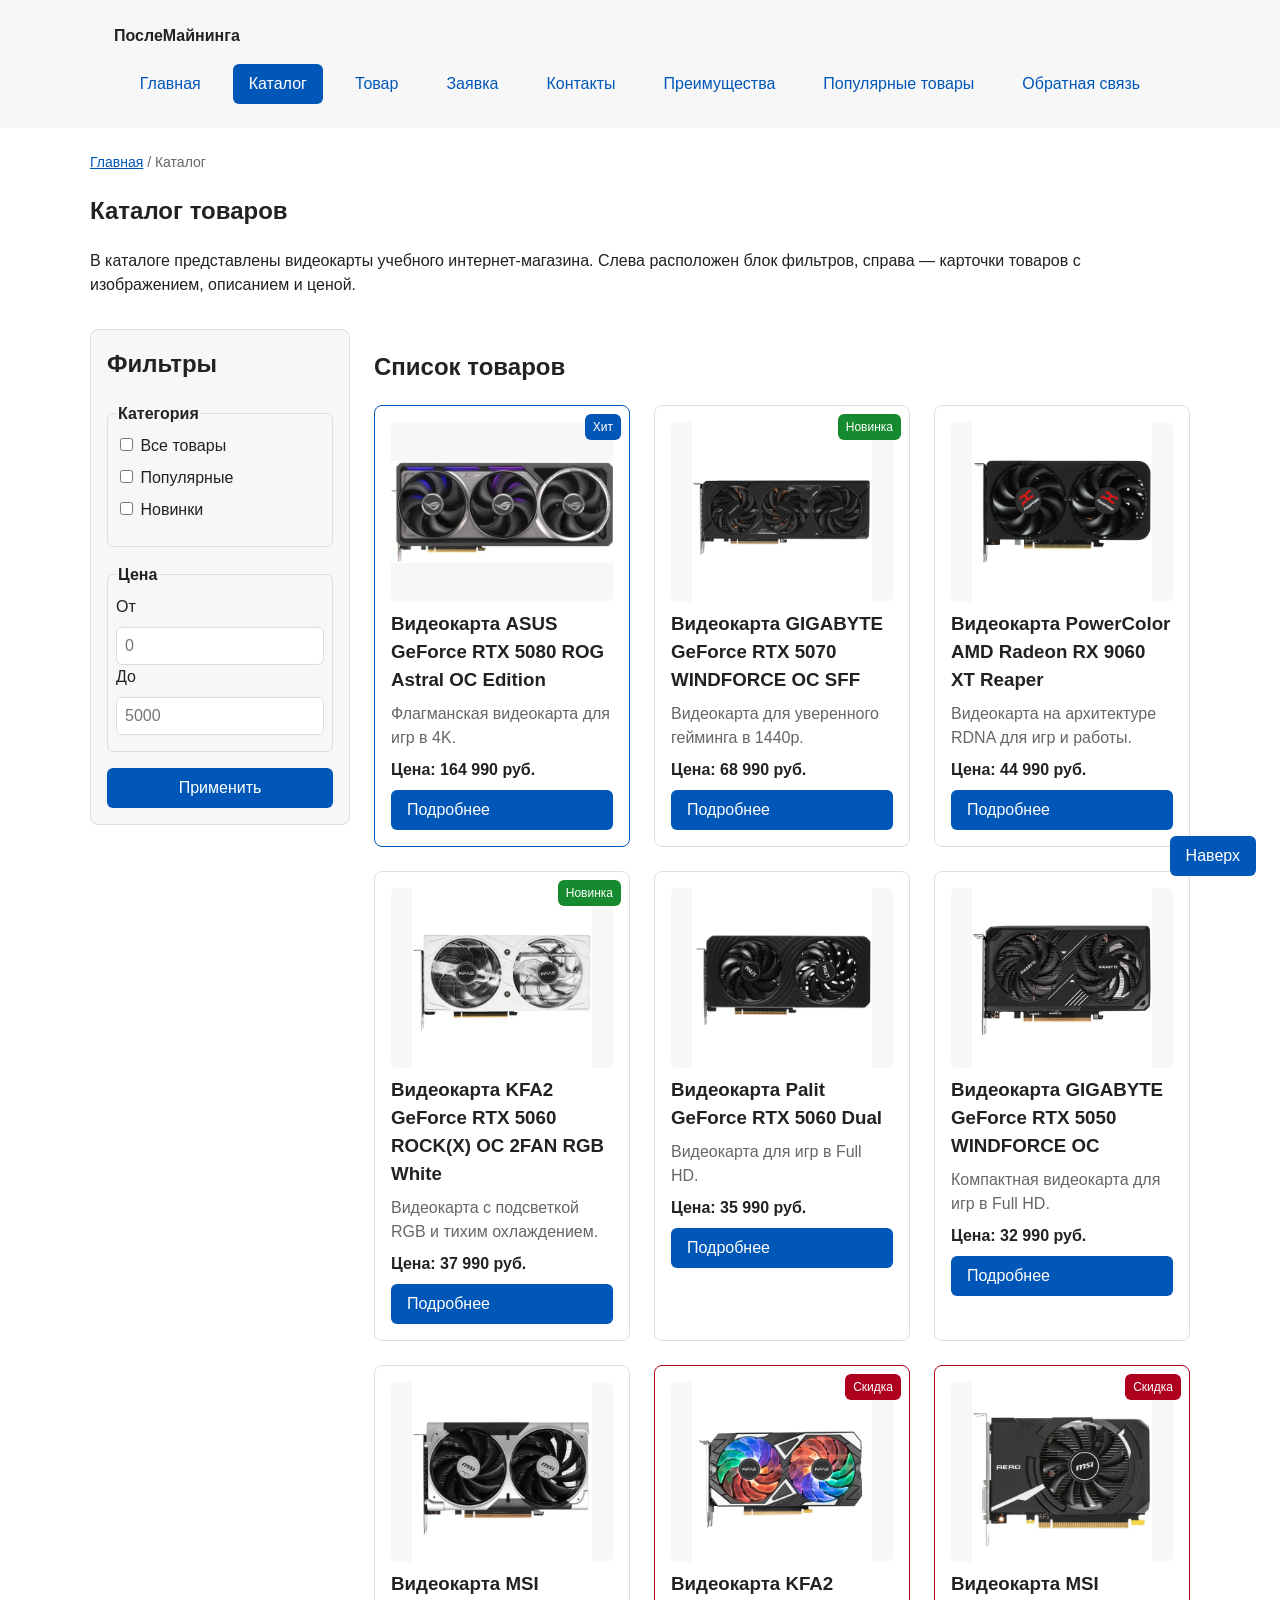
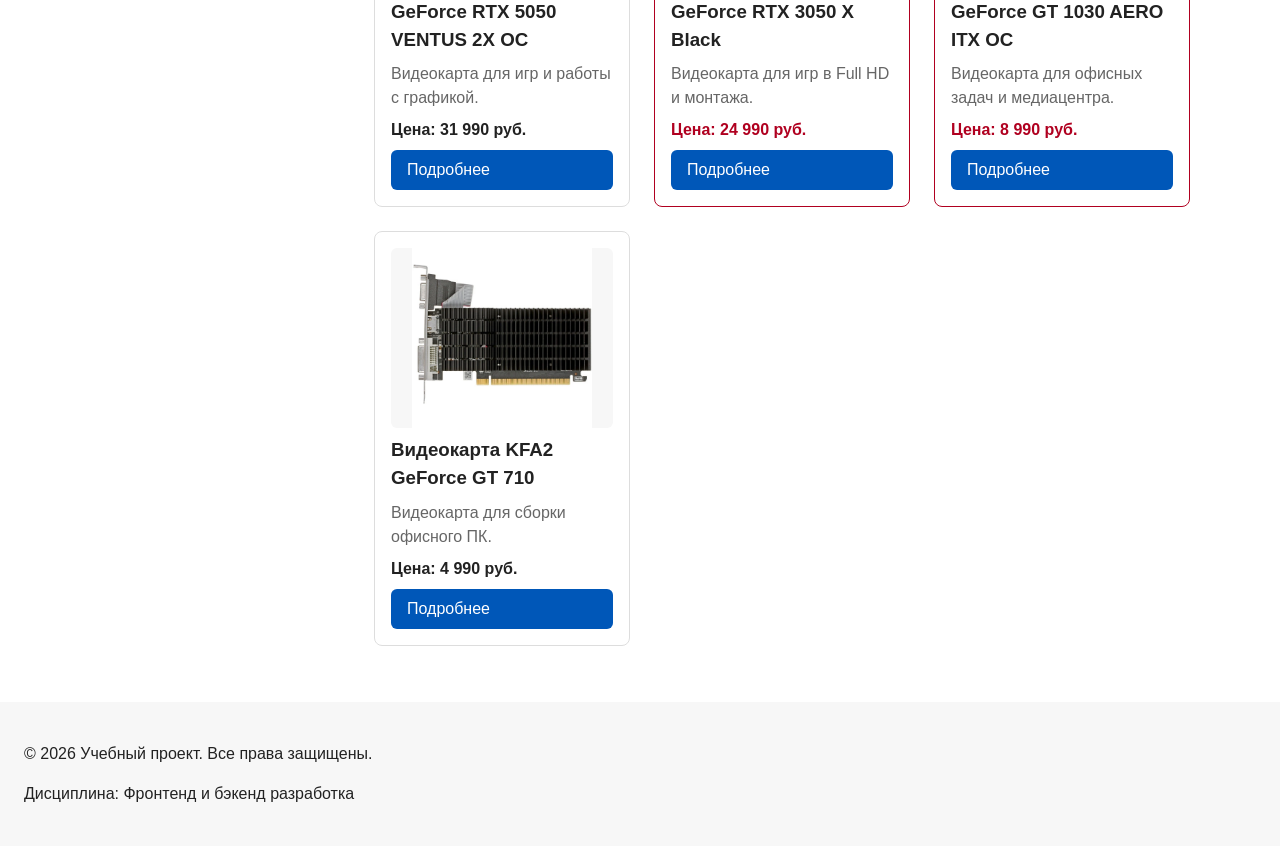
==== catalog.html @ 54bf80a6 "chore: перенос проекта КР №1 как основы для КР №3" ====
<!DOCTYPE html>
<html lang="ru">
    <head>
        <meta charset="UTF-8">
        <meta name="viewport" content="width=device-width, initial-scale=1.0">
        <meta name="description" content="Каталог товаров учебного интернет-магазина.">
        <title>Каталог товаров — Учебный интернет-магазин</title>
        <link rel="stylesheet" href="css/style.css">
    </head>
    <body id="top">
        <header class="site-header">
            <div class="site-header__inner">
                <a class="site-header__logo" href="index.html">ПослеМайнинга</a>
                <nav class="site-nav" aria-label="Основная навигация">
                    <ul class="site-nav__list">
                        <li class="site-nav__item">
                            <a class="site-nav__link" href="index.html">Главная</a>
                        </li>
                        <li class="site-nav__item">
                            <a class="site-nav__link site-nav__link--active" href="catalog.html">Каталог</a>
                        </li>
                        <li class="site-nav__item">
                            <a class="site-nav__link" href="product.html">Товар</a>
                        </li>
                        <li class="site-nav__item">
                            <a class="site-nav__link" href="order.html">Заявка</a>
                        </li>
                        <li class="site-nav__item">
                            <a class="site-nav__link" href="contacts.html">Контакты</a>
                        </li>
                        <li class="site-nav__item">
                            <a class="site-nav__link" href="index.html#advantages">Преимущества</a>
                        </li>
                        <li class="site-nav__item">
                            <a class="site-nav__link" href="index.html#popular">Популярные товары</a>
                        </li>
                        <li class="site-nav__item">
                            <a class="site-nav__link" href="index.html#contacts">Обратная связь</a>
                        </li>
                    </ul>
                </nav>
            </div>
        </header>

        <main>
            <nav class="breadcrumbs" aria-label="Хлебные крошки">
                <a class="breadcrumbs__link" href="index.html">Главная</a>
                <span class="breadcrumbs__current">Каталог</span>
            </nav>

            <section class="section">
                <h1>Каталог товаров</h1>
                <p>
                    В каталоге представлены видеокарты учебного интернет-магазина.
                    Слева расположен блок фильтров, справа — карточки товаров с
                    изображением, описанием и ценой.
                </p>
            </section>

            <div class="catalog-layout">
                <aside class="catalog-filters">
                    <h2>Фильтры</h2>

                    <form class="filters-form" action="#" method="get">
                        <fieldset>
                            <legend>Категория</legend>
                            <label>
                                <input type="checkbox" name="category" value="all">
                                Все товары
                            </label>
                            <label>
                                <input type="checkbox" name="category" value="popular">
                                Популярные
                            </label>
                            <label>
                                <input type="checkbox" name="category" value="new">
                                Новинки
                            </label>
                        </fieldset>

                        <fieldset>
                            <legend>Цена</legend>
                            <label for="price-from">От</label>
                            <input id="price-from" name="price-from" type="number" min="0" placeholder="0">
                            <label for="price-to">До</label>
                            <input id="price-to" name="price-to" type="number" min="0" placeholder="5000">
                        </fieldset>

                        <button class="button button--primary" type="submit">Применить</button>
                    </form>
                </aside>

                <section class="catalog-products">
                    <h2>Список товаров</h2>

                    <div class="products-grid">
                        <article class="product-card product-card--featured">
                            <img class="product-card__image" src="images/Видеокарта ASUS GeForce RTX 5080 ROG Astral OC Edition.webp" alt="Видеокарта ASUS GeForce RTX 5080 ROG Astral OC Edition" loading="lazy">
                            <span class="product-card__badge">Хит</span>
                            <h3 class="product-card__title">Видеокарта ASUS GeForce RTX 5080 ROG Astral OC Edition</h3>
                            <p class="product-card__description">Флагманская видеокарта для игр в 4K.</p>
                            <p class="product-card__price">Цена: 164 990 руб.</p>
                            <a class="button button--primary" href="product.html?id=asus-rtx-5080">Подробнее</a>
                        </article>

                        <article class="product-card">
                            <img class="product-card__image" src="images/Видеокарта GIGABYTE GeForce RTX 5070 WINDFORCE OC SFF.webp" alt="Видеокарта GIGABYTE GeForce RTX 5070 WINDFORCE OC SFF" loading="lazy">
                            <span class="product-card__badge product-card__badge--new">Новинка</span>
                            <h3 class="product-card__title">Видеокарта GIGABYTE GeForce RTX 5070 WINDFORCE OC SFF</h3>
                            <p class="product-card__description">Видеокарта для уверенного гейминга в 1440p.</p>
                            <p class="product-card__price">Цена: 68 990 руб.</p>
                            <a class="button button--primary" href="product.html?id=gigabyte-rtx-5070">Подробнее</a>
                        </article>

                        <article class="product-card">
                            <img class="product-card__image" src="images/Видеокарта PowerColor AMD Radeon RX 9060 XT Reaper.webp" alt="Видеокарта PowerColor AMD Radeon RX 9060 XT Reaper" loading="lazy">
                            <h3 class="product-card__title">Видеокарта PowerColor AMD Radeon RX 9060 XT Reaper</h3>
                            <p class="product-card__description">Видеокарта на архитектуре RDNA для игр и работы.</p>
                            <p class="product-card__price">Цена: 44 990 руб.</p>
                            <a class="button button--primary" href="product.html?id=powercolor-rx-9060-xt">Подробнее</a>
                        </article>

                        <article class="product-card">
                            <img class="product-card__image" src="images/Видеокарта KFA2 GeForce RTX 5060 ROCK(X) OC 2FAN RGB White.webp" alt="Видеокарта KFA2 GeForce RTX 5060 ROCK(X) OC 2FAN RGB White" loading="lazy">
                            <span class="product-card__badge product-card__badge--new">Новинка</span>
                            <h3 class="product-card__title">Видеокарта KFA2 GeForce RTX 5060 ROCK(X) OC 2FAN RGB White</h3>
                            <p class="product-card__description">Видеокарта с подсветкой RGB и тихим охлаждением.</p>
                            <p class="product-card__price">Цена: 37 990 руб.</p>
                            <a class="button button--primary" href="product.html?id=kfa2-rtx-5060">Подробнее</a>
                        </article>

                        <article class="product-card">
                            <img class="product-card__image" src="images/Видеокарта Palit GeForce RTX 5060 Dual.webp" alt="Видеокарта Palit GeForce RTX 5060 Dual" loading="lazy">
                            <h3 class="product-card__title">Видеокарта Palit GeForce RTX 5060 Dual</h3>
                            <p class="product-card__description">Видеокарта для игр в Full HD.</p>
                            <p class="product-card__price">Цена: 35 990 руб.</p>
                            <a class="button button--primary" href="product.html?id=palit-rtx-5060">Подробнее</a>
                        </article>

                        <article class="product-card">
                            <img class="product-card__image" src="images/Видеокарта GIGABYTE GeForce RTX 5050 WINDFORCE OC.webp" alt="Видеокарта GIGABYTE GeForce RTX 5050 WINDFORCE OC" loading="lazy">
                            <h3 class="product-card__title">Видеокарта GIGABYTE GeForce RTX 5050 WINDFORCE OC</h3>
                            <p class="product-card__description">Компактная видеокарта для игр в Full HD.</p>
                            <p class="product-card__price">Цена: 32 990 руб.</p>
                            <a class="button button--primary" href="product.html?id=gigabyte-rtx-5050">Подробнее</a>
                        </article>

                        <article class="product-card">
                            <img class="product-card__image" src="images/Видеокарта MSI GeForce RTX 5050 VENTUS 2X OC.webp" alt="Видеокарта MSI GeForce RTX 5050 VENTUS 2X OC" loading="lazy">
                            <h3 class="product-card__title">Видеокарта MSI GeForce RTX 5050 VENTUS 2X OC</h3>
                            <p class="product-card__description">Видеокарта для игр и работы с графикой.</p>
                            <p class="product-card__price">Цена: 31 990 руб.</p>
                            <a class="button button--primary" href="product.html?id=msi-rtx-5050">Подробнее</a>
                        </article>

                        <article class="product-card product-card--discount">
                            <img class="product-card__image" src="images/Видеокарта KFA2 GeForce RTX 3050 X Black.webp" alt="Видеокарта KFA2 GeForce RTX 3050 X Black" loading="lazy">
                            <span class="product-card__badge product-card__badge--discount">Скидка</span>
                            <h3 class="product-card__title">Видеокарта KFA2 GeForce RTX 3050 X Black</h3>
                            <p class="product-card__description">Видеокарта для игр в Full HD и монтажа.</p>
                            <p class="product-card__price">Цена: 24 990 руб.</p>
                            <a class="button button--primary" href="product.html?id=kfa2-rtx-3050">Подробнее</a>
                        </article>

                        <article class="product-card product-card--discount">
                            <img class="product-card__image" src="images/Видеокарта MSI GeForce GT 1030 AERO ITX OC.webp" alt="Видеокарта MSI GeForce GT 1030 AERO ITX OC" loading="lazy">
                            <span class="product-card__badge product-card__badge--discount">Скидка</span>
                            <h3 class="product-card__title">Видеокарта MSI GeForce GT 1030 AERO ITX OC</h3>
                            <p class="product-card__description">Видеокарта для офисных задач и медиацентра.</p>
                            <p class="product-card__price">Цена: 8 990 руб.</p>
                            <a class="button button--primary" href="product.html?id=msi-gt-1030">Подробнее</a>
                        </article>

                        <article class="product-card">
                            <img class="product-card__image" src="images/Видеокарта KFA2 GeForce GT 710.webp" alt="Видеокарта KFA2 GeForce GT 710" loading="lazy">
                            <h3 class="product-card__title">Видеокарта KFA2 GeForce GT 710</h3>
                            <p class="product-card__description">Видеокарта для сборки офисного ПК.</p>
                            <p class="product-card__price">Цена: 4 990 руб.</p>
                            <a class="button button--primary" href="product.html?id=kfa2-gt-710">Подробнее</a>
                        </article>
                    </div>
                </section>
            </div>
        </main>

        <footer class="site-footer" id="contacts">
            <p>&copy; 2026 Учебный проект. Все права защищены.</p>
            <p>Дисциплина: Фронтенд и бэкенд разработка</p>
        </footer>

        <a class="scroll-up" href="#top">Наверх</a>
    </body>
</html>
---- css/style.css ----
/* ===============================
   1. Переменные проекта
   =============================== */

:root {
  /* Основные цвета проекта */
  --color-bg: #ffffff;
  --color-text: #222222;
  --color-muted: #666666;
  --color-primary: #0057b8;
  --color-primary-dark: #003f86;
  --color-border: #dddddd;
  --color-surface: #f7f7f7;
  --color-surface-accent: #eef5ff;
  --color-danger: #b00020;
  --color-success: #168a2f;
  --color-success-bg: #eefaf0;
  --color-white: #ffffff;

  /* Отступы */
  --space-xs: 4px;
  --space-sm: 8px;
  --space-md: 16px;
  --space-lg: 24px;
  --space-xl: 32px;

  /* Скругления */
  --radius-sm: 6px;
  --radius-md: 8px;
  --radius-lg: 12px;

  /* Размеры */
  --container-width: 1100px;
}

/* ===============================
   2. Базовые стили
   =============================== */

* {
  box-sizing: border-box;
}

html {
  scroll-behavior: smooth;
}

body {
  margin: 0;
  font-family: Arial, sans-serif;
  line-height: 1.5;
  color: var(--color-text);
  background-color: var(--color-bg);
}


/* ===============================
   3. Общие элементы интерфейса
   =============================== */

a {
  color: var(--color-primary);
}

a:hover {
  color: var(--color-primary-dark);
}

a:focus-visible {
  outline: 2px solid var(--color-primary);
  outline-offset: 3px;
}


main {
  padding: var(--space-lg);
}


/* ===============================
   4. Компоненты страницы
   =============================== */

.site-header {
  background-color: var(--color-surface);
}

.site-header__inner {
  max-width: var(--container-width);
  margin: 0 auto;
  padding: var(--space-lg);
}

.site-header__logo {
  font-weight: 700;
  color: var(--color-text);
  text-decoration: none;
}

/*
  Строим меню навигации с помощью Flexbox: выравниваем
  пункты по центру и задаём расстояние между ними через gap.
*/
.site-nav__list {
  display: flex;
  flex-wrap: wrap;
  justify-content: center;
  align-items: center;
  gap: var(--space-md);
  padding: 0;
  margin: var(--space-md) 0 0;
  list-style: none;
}

/*
  Оформляем ссылки меню как кнопки.
*/
.site-nav__link {
  display: inline-block;
  padding: var(--space-sm) var(--space-md);
  color: var(--color-primary);
  text-decoration: none;
  border-radius: var(--radius-sm);
}

/*
  При наведении мыши подсвечиваем ссылку меню.
  Подробно состояния интерфейса будут рассмотрены в практической работе 1.7.
*/
.site-nav__link:hover {
  color: var(--color-white);
  background-color: var(--color-primary);
}

.site-nav__link:focus-visible {
  outline: 2px solid var(--color-primary);
  outline-offset: 3px;
}

/*
  Модификатор активной ссылки — текущий раздел сайта.
*/
.site-nav__link--active {
  color: var(--color-white);
  background-color: var(--color-primary);
}


.site-footer {
  padding: var(--space-lg);
  background-color: var(--color-surface);
}

.button {
  display: inline-block;
  padding: var(--space-sm) var(--space-md);
  border: none;
  border-radius: var(--radius-sm);
  font: inherit;
  text-decoration: none;
  cursor: pointer;
}

.button--primary {
  color: var(--color-white);
  background-color: var(--color-primary);
}

.button--primary:hover {
  background-color: var(--color-primary-dark);
}

.button--secondary {
  color: var(--color-primary);
  background-color: transparent;
  border: 1px solid var(--color-primary);
}

.button--secondary:hover {
  color: var(--color-white);
  background-color: var(--color-primary);
}

.button:focus-visible {
  outline: 2px solid var(--color-primary);
  outline-offset: 3px;
}

.button:disabled,
.button--disabled {
  opacity: 0.6;
  cursor: not-allowed;
}
.hero {
  max-width: var(--container-width);
  min-height: 60vh;
  color: white;
  margin: 0 auto var(--space-xl);
  padding: var(--space-xl) var(--space-lg);
  background-color: var(--color-surface-accent);
  background-image:
    url("../images/Видеокарта ASUS GeForce RTX 5080 ROG Astral OC Edition.webp");
  background-repeat: no-repeat;
  background-position: center;
  background-size: cover;
  border-radius: var(--radius-lg);
  background-color: #fff;

}

.section {
  max-width: var(--container-width);
  margin: 0 auto var(--space-xl);
}

.breadcrumbs {
  max-width: var(--container-width);
  margin: 0 auto var(--space-md);
  font-size: 14px;
  color: var(--color-muted);
}

.breadcrumbs__link {
  color: var(--color-primary);
}

.breadcrumbs__current::before {
  content: " / ";
  color: var(--color-muted);
}

:target {
  outline: 2px dashed var(--color-primary);
  outline-offset: 4px;
}

.section h2 {
  margin-top: 0;
}

/*
  Каркас страницы каталога на CSS Grid: слева блок фильтров,
  справа сетка товаров. Расположение областей задаём через
  grid-template-areas.
*/
.catalog-layout {
  display: grid;
  grid-template-columns: 260px 1fr;
  grid-template-areas:
    "filters products";
  gap: var(--space-lg);
  max-width: var(--container-width);
  margin: 0 auto var(--space-xl);
}

.catalog-filters {
  grid-area: filters;
  position: sticky;
  top: var(--space-md);
  align-self: start;
  padding: var(--space-md);
  border: 1px solid var(--color-border);
  border-radius: var(--radius-md);
  background-color: var(--color-surface);
}

.catalog-filters h2 {
  margin-top: 0;
}

.catalog-products {
  grid-area: products;
}

.filters-form {
  display: grid;
  gap: var(--space-md);
}

.filters-form fieldset {
  margin: 0;
  padding: var(--space-sm) var(--space-sm) var(--space-md);
  border: 1px solid var(--color-border);
  border-radius: var(--radius-sm);
}

.filters-form legend {
  font-weight: 700;
}

.filters-form label {
  display: block;
  margin-bottom: var(--space-sm);
}

.filters-form input[type="number"] {
  width: 100%;
  padding: 6px 8px;
  border: 1px solid var(--color-border);
  border-radius: var(--radius-sm);
  font: inherit;
}

/*
  Сетка карточек товаров на CSS Grid: три колонки равной ширины.
*/
.products-grid {
  display: grid;
  grid-template-columns: repeat(3, 1fr);
  gap: var(--space-lg);
}

/*
  Внутри карточки используем Flexbox: колонка растягивается
  на всю высоту, кнопка прижимается к нижнему краю.
*/
.product-card {
  position: relative;
  display: flex;
  flex-direction: column;
  gap: var(--space-sm);
  padding: var(--space-md);
  border: 1px solid var(--color-border);
  border-radius: var(--radius-md);
  background-color: var(--color-bg);
}

.product-card:hover {
  border-color: var(--color-primary);
}

.product-card--featured {
  border-color: var(--color-primary);
}

.product-card--discount {
  border-color: var(--color-danger);
}

/*
  Бейдж карточки позиционируется абсолютно
  относительно блока product-card.
*/
.product-card__badge {
  position: absolute;
  top: var(--space-sm);
  right: var(--space-sm);
  padding: 4px 8px;
  color: var(--color-white);
  background-color: var(--color-primary);
  border-radius: var(--radius-sm);
  font-size: 12px;
}

.product-card__badge--new {
  background-color: var(--color-success);
}

.product-card__badge--discount {
  background-color: var(--color-danger);
}

.product-card__image {
  display: block;
  width: 100%;
  height: 180px;
  object-fit: contain;
  background-color: var(--color-surface);
  border-radius: var(--radius-sm);
}

.product-card__title {
  margin: 0;
  color: var(--color-text);
}

.product-card__description {
  margin: 0;
  color: var(--color-muted);
}

.product-card__price {
  margin: 0;
  font-weight: 700;
}

.product-card--discount .product-card__price {
  color: var(--color-danger);
}

.product-card__button {
  margin-top: auto;
  align-self: flex-start;
}

/*
  Фиксированная кнопка «Наверх»;
  z-index поднимает её над остальным контентом страницы.
*/
.scroll-up {
  position: fixed;
  right: var(--space-lg);
  bottom: var(--space-lg);
  z-index: 50;
  padding: var(--space-sm) var(--space-md);
  color: var(--color-white);
  background-color: var(--color-primary);
  text-decoration: none;
  border-radius: var(--radius-sm);
}

.scroll-up:hover {
  background-color: var(--color-primary-dark);
}

/*
  Двухколоночная раскладка страницы товара.
*/
.product-layout {
  display: grid;
  grid-template-columns: 1fr 1fr;
  gap: var(--space-lg);
}

.product-photo__image {
  display: block;
  width: 100%;
  aspect-ratio: 4 / 3;
  height: auto;
  object-fit: contain;
  background-color: var(--color-surface);
  border: 1px solid var(--color-border);
  border-radius: var(--radius-md);
}

.product-details__price {
  font-size: 20px;
  font-weight: 700;
}

/*
  Таблица характеристик товара.
*/
.product-table {
  width: 100%;
  max-width: 480px;
  margin-bottom: var(--space-lg);
  border-collapse: collapse;
}

.product-table caption {
  padding-bottom: var(--space-xs);
  text-align: left;
  font-weight: 700;
}

.product-table th,
.product-table td {
  padding: var(--space-sm);
  border: 1px solid var(--color-border);
  text-align: left;
}

.product-table th {
  background-color: var(--color-surface);
}

.aside-info {
  max-width: var(--container-width);
  margin: 0 auto var(--space-xl);
  padding: var(--space-md);
  border-left: 4px solid var(--color-primary);
  background-color: var(--color-surface);
}



/* ===============================
   5. Форма и модальное окно
   =============================== */

.order-dialog {
  width: min(100% - 32px, 560px);
  padding: var(--space-lg);
  border: none;
  border-radius: var(--radius-lg);
}

.order-dialog::backdrop {
  background-color: rgba(0, 0, 0, 0.5);
}

.order-dialog__title {
  margin-top: 0;
}

.order-form__field {
  margin-bottom: var(--space-md);
}

.order-form__label {
  display: block;
  margin-bottom: var(--space-xs);
}

.order-form__input,
.order-form__select,
.order-form__textarea {
  width: 100%;
  padding: 10px 12px;
  border: 1px solid var(--color-border);
  border-radius: var(--radius-sm);
  font: inherit;
}

.order-form__input[type="checkbox"] {
  width: auto;
}

.order-form__hint {
  display: block;
  margin-top: var(--space-xs);
  color: var(--color-muted);
}

.order-form__input:hover,
.order-form__select:hover,
.order-form__textarea:hover {
  border-color: var(--color-primary);
}

.order-form__input:focus-visible,
.order-form__select:focus-visible,
.order-form__textarea:focus-visible {
  outline: 2px solid var(--color-primary);
  outline-offset: 3px;
}

.order-form__actions {
  display: flex;
  gap: var(--space-md);
  margin-top: var(--space-lg);
}

[aria-invalid="true"] {
  border-color: var(--color-danger);
}

/* ===============================
   6. Страница успешной отправки
   =============================== */

.success {
  display: flex;
  flex-direction: column;
  align-items: center;
  gap: var(--space-md);
  max-width: 640px;
  margin: 0 auto;
  padding: var(--space-xl);
  text-align: center;
  background-color: var(--color-success-bg);
  border: 1px solid var(--color-success);
  border-radius: var(--radius-lg);
}

.success__icon {
  display: flex;
  align-items: center;
  justify-content: center;
  width: 72px;
  height: 72px;
  border-radius: 50%;
  color: var(--color-white);
  background-color: var(--color-success);
}

.success__title {
  margin: 0;
  color: var(--color-success);
}

.success__text {
  margin: 0;
  color: var(--color-muted);
}

.success__actions {
  display: flex;
  flex-wrap: wrap;
  gap: var(--space-md);
  justify-content: center;
  margin-top: var(--space-sm);
}

/* ===============================
   7. Адаптивность
   =============================== */

@media (max-width: 900px) {
  .catalog-layout {
    grid-template-columns: 1fr;
    grid-template-areas:
      "filters"
      "products";
  }

  .catalog-filters {
    position: static;
  }

  .products-grid {
    grid-template-columns: repeat(2, 1fr);
  }

  .product-layout {
    grid-template-columns: 1fr;
  }

  .product-table {
    max-width: 100%;
  }
}

@media (max-width: 600px) {
  main {
    padding: var(--space-md);
  }

  .site-header__inner,
  .site-footer {
    padding: var(--space-md);
  }

  .hero {
    padding: var(--space-lg) var(--space-md);
  }

  .site-nav__list {
    gap: var(--space-xs);
  }

  .site-nav__link {
    padding: var(--space-xs) var(--space-sm);
  }

  .products-grid {
    grid-template-columns: 1fr;
  }

  .order-dialog {
    width: min(100% - 16px, 560px);
  }
}
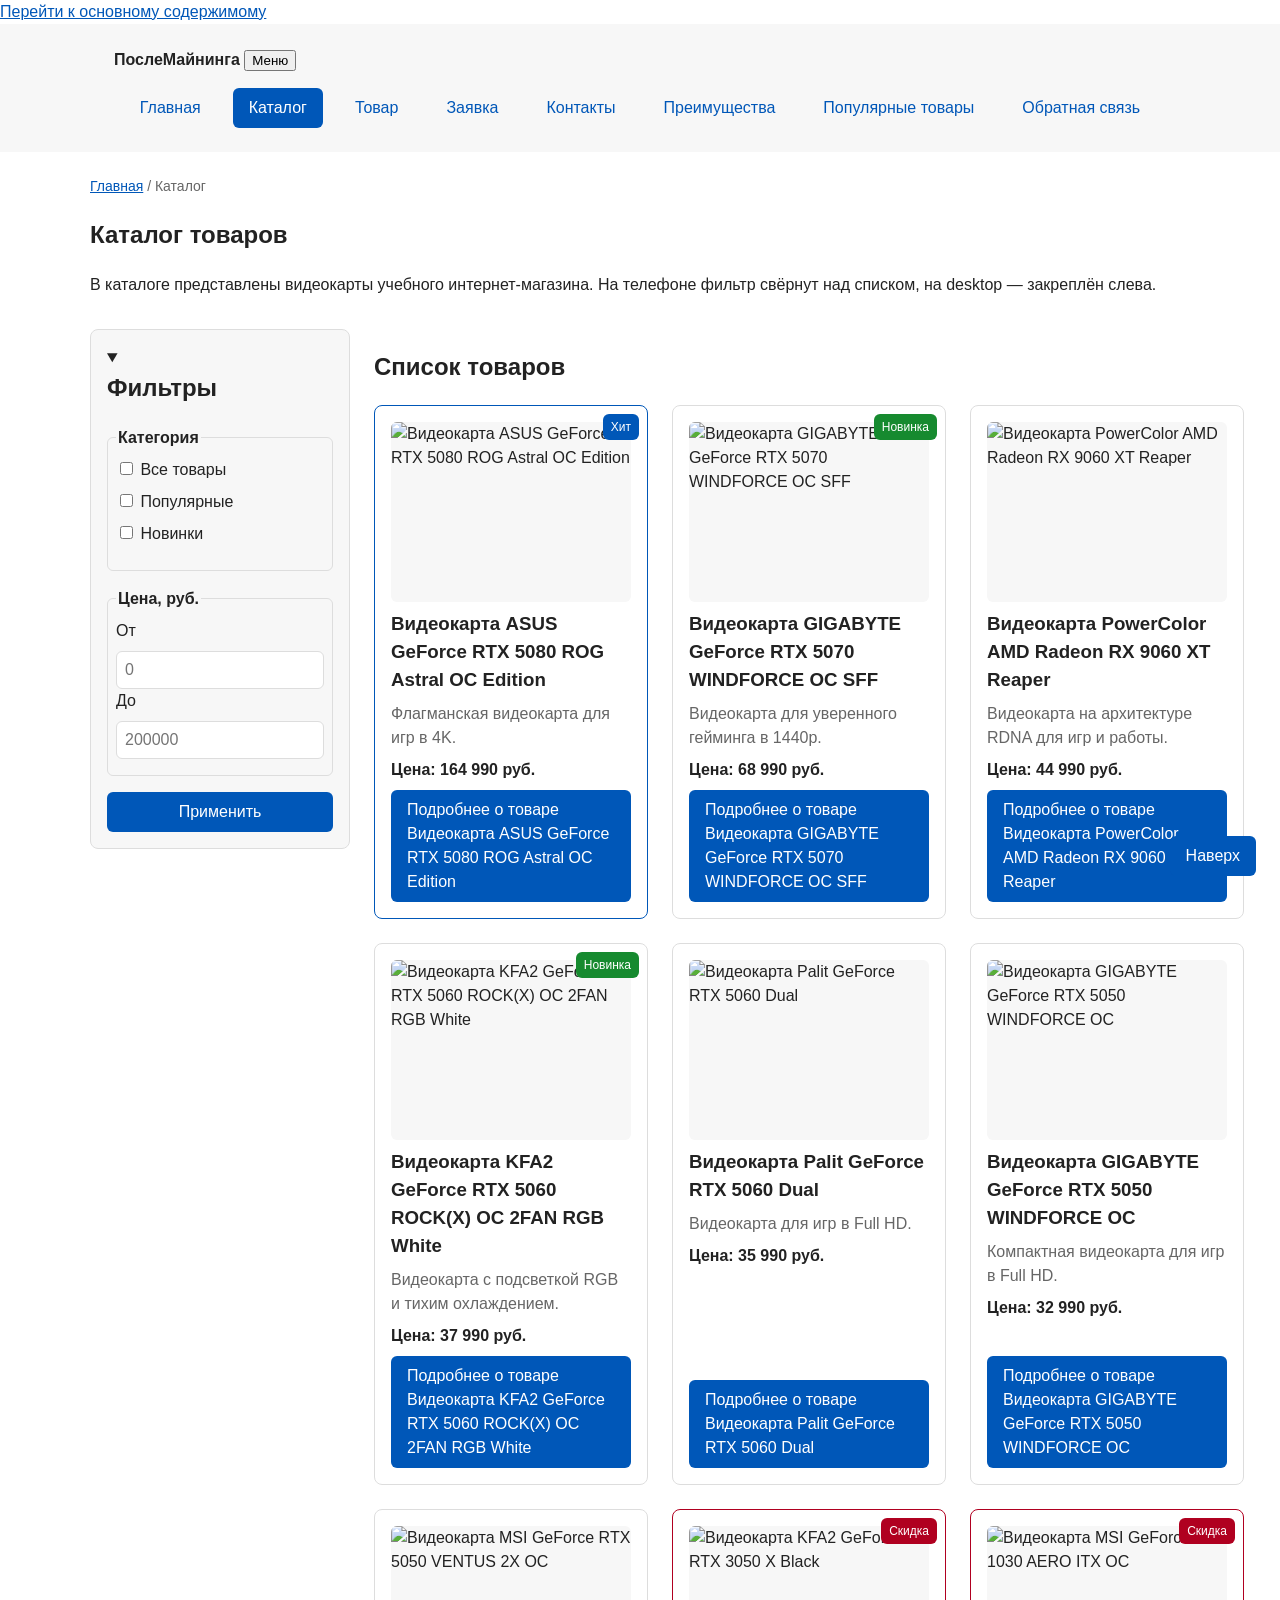
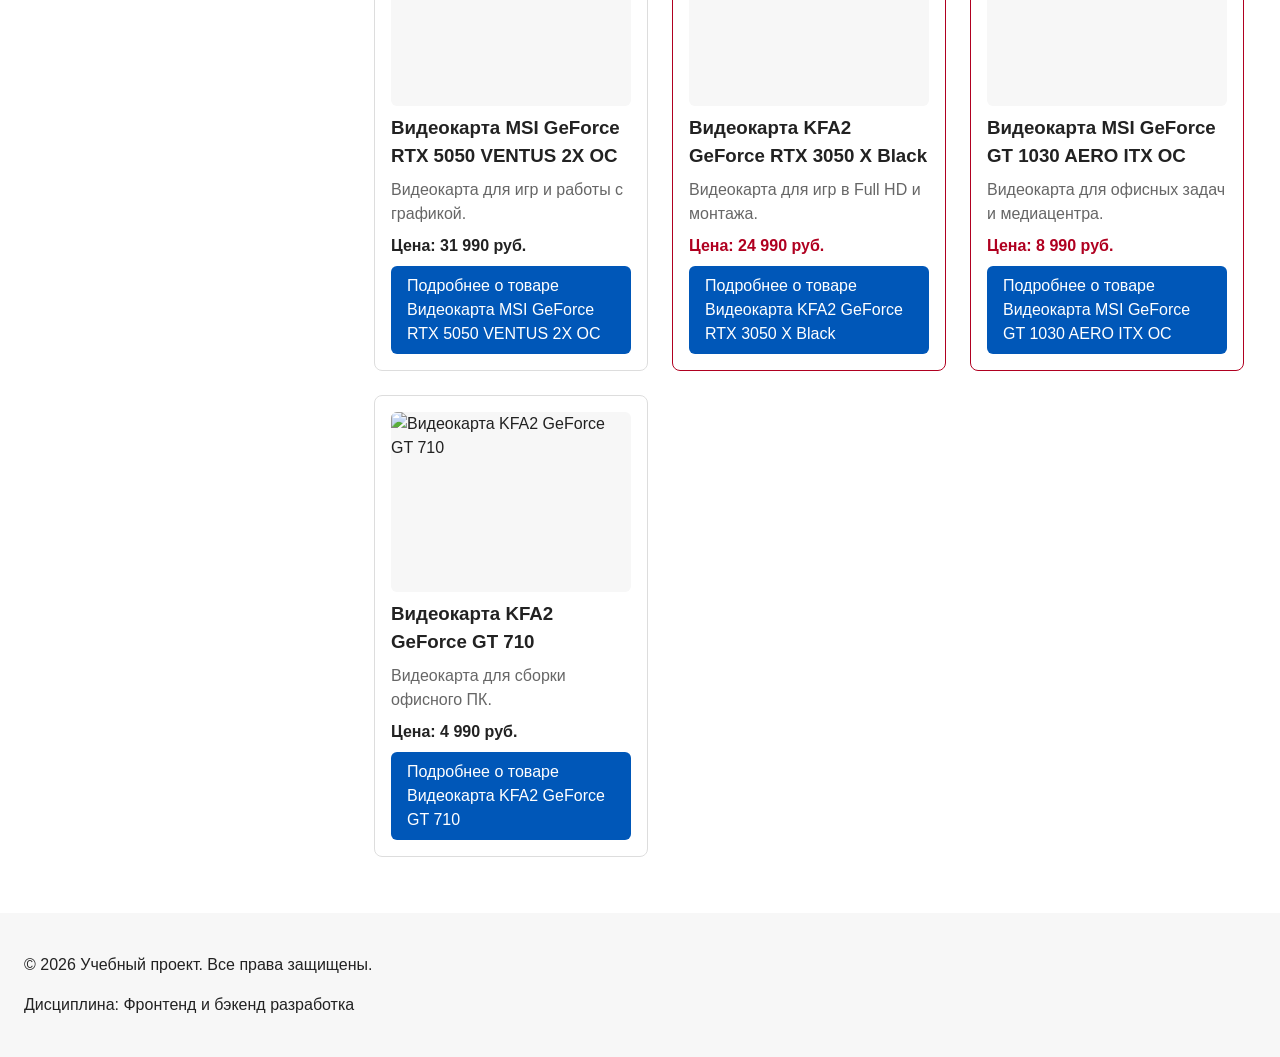
==== commit 1ef7e2c7: "feat: адаптивная разметка страниц, picture/srcset, skip-link, таблица сравнения, форма обратной связ" ====
--- a/catalog.html
+++ b/catalog.html
@@ -2,22 +2,43 @@
 <html lang="ru">
     <head>
         <meta charset="UTF-8">
+        <!-- viewport: ширина страницы = ширине экрана устройства, без начального масштабирования -->
         <meta name="viewport" content="width=device-width, initial-scale=1.0">
-        <meta name="description" content="Каталог товаров учебного интернет-магазина.">
+        <meta name="description" content="Каталог видеокарт учебного интернет-магазина.">
         <title>Каталог товаров — Учебный интернет-магазин</title>
+        <link rel="icon" href="images/favicon.svg" type="image/svg+xml">
+        <!-- responsive.css подключается ПОСЛЕ style.css, чтобы медиазапросы переопределяли базовые стили -->
         <link rel="stylesheet" href="css/style.css">
+        <link rel="stylesheet" href="css/responsive.css">
+        <!-- КР3: класс .js включает мобильное меню; без JS меню просто показано списком -->
+        <script>document.documentElement.classList.add('js');</script>
+        <script src="js/menu.js" defer></script>
     </head>
     <body id="top">
+        <!-- КР3: ссылка пропуска навигации — первый элемент в порядке Tab -->
+        <a class="skip-link" href="#main">Перейти к основному содержимому</a>
+
         <header class="site-header">
             <div class="site-header__inner">
                 <a class="site-header__logo" href="index.html">ПослеМайнинга</a>
-                <nav class="site-nav" aria-label="Основная навигация">
+
+                <!--
+                    КР3: кнопка мобильного меню. aria-expanded сообщает,
+                    раскрыто ли меню, aria-controls — каким элементом управляет.
+                    Видна только на экранах уже 768px (см. responsive.css).
+                -->
+                <button class="site-nav__toggle" type="button" aria-expanded="false" aria-controls="site-nav">
+                    <span class="site-nav__toggle-icon" aria-hidden="true"></span>
+                    <span class="site-nav__toggle-text">Меню</span>
+                </button>
+
+                <nav class="site-nav" id="site-nav" aria-label="Основная навигация">
                     <ul class="site-nav__list">
                         <li class="site-nav__item">
                             <a class="site-nav__link" href="index.html">Главная</a>
                         </li>
                         <li class="site-nav__item">
-                            <a class="site-nav__link site-nav__link--active" href="catalog.html">Каталог</a>
+                            <a class="site-nav__link site-nav__link--active" href="catalog.html" aria-current="page">Каталог</a>
                         </li>
                         <li class="site-nav__item">
                             <a class="site-nav__link" href="product.html">Товар</a>
@@ -35,148 +56,270 @@
                             <a class="site-nav__link" href="index.html#popular">Популярные товары</a>
                         </li>
                         <li class="site-nav__item">
-                            <a class="site-nav__link" href="index.html#contacts">Обратная связь</a>
+                            <a class="site-nav__link" href="contacts.html#feedback">Обратная связь</a>
                         </li>
                     </ul>
                 </nav>
             </div>
         </header>
 
-        <main>
+        <main id="main" tabindex="-1">
             <nav class="breadcrumbs" aria-label="Хлебные крошки">
                 <a class="breadcrumbs__link" href="index.html">Главная</a>
-                <span class="breadcrumbs__current">Каталог</span>
+                <span class="breadcrumbs__current" aria-current="page">Каталог</span>
             </nav>
 
             <section class="section">
                 <h1>Каталог товаров</h1>
                 <p>
                     В каталоге представлены видеокарты учебного интернет-магазина.
-                    Слева расположен блок фильтров, справа — карточки товаров с
-                    изображением, описанием и ценой.
+                    На телефоне фильтр свёрнут над списком, на desktop — закреплён слева.
                 </p>
             </section>
 
             <div class="catalog-layout">
-                <aside class="catalog-filters">
-                    <h2>Фильтры</h2>
-
-                    <form class="filters-form" action="#" method="get">
-                        <fieldset>
-                            <legend>Категория</legend>
-                            <label>
-                                <input type="checkbox" name="category" value="all">
-                                Все товары
-                            </label>
-                            <label>
-                                <input type="checkbox" name="category" value="popular">
-                                Популярные
-                            </label>
-                            <label>
-                                <input type="checkbox" name="category" value="new">
-                                Новинки
-                            </label>
-                        </fieldset>
-
-                        <fieldset>
-                            <legend>Цена</legend>
-                            <label for="price-from">От</label>
-                            <input id="price-from" name="price-from" type="number" min="0" placeholder="0">
-                            <label for="price-to">До</label>
-                            <input id="price-to" name="price-to" type="number" min="0" placeholder="5000">
-                        </fieldset>
-
-                        <button class="button button--primary" type="submit">Применить</button>
-                    </form>
-                </aside>
-
-                <section class="catalog-products">
-                    <h2>Список товаров</h2>
-
+                <!--
+                    КР3: боковой фильтр на <details>/<summary>.
+                    Атрибут open стоит в разметке — без JS фильтр раскрыт.
+                    menu.js сворачивает его на экранах уже 1024px
+                    и держит раскрытым на desktop.
+                -->
+                <details class="catalog-filters" open>
+                    <summary class="catalog-filters__summary">
+                        <h2 class="catalog-filters__title">Фильтры</h2>
+                    </summary>
+
+                    <div class="catalog-filters__body">
+                        <form class="filters-form" action="#" method="get">
+                            <fieldset>
+                                <legend>Категория</legend>
+                                <label>
+                                    <input type="checkbox" name="category" value="all">
+                                    Все товары
+                                </label>
+                                <label>
+                                    <input type="checkbox" name="category" value="popular">
+                                    Популярные
+                                </label>
+                                <label>
+                                    <input type="checkbox" name="category" value="new">
+                                    Новинки
+                                </label>
+                            </fieldset>
+
+                            <fieldset>
+                                <legend>Цена, руб.</legend>
+                                <label for="price-from">От</label>
+                                <input id="price-from" name="price-from" type="number" min="0" inputmode="numeric" placeholder="0">
+                                <label for="price-to">До</label>
+                                <input id="price-to" name="price-to" type="number" min="0" inputmode="numeric" placeholder="200000">
+                            </fieldset>
+
+                            <button class="button button--primary" type="submit">Применить</button>
+                        </form>
+                    </div>
+                </details>
+                <!--
+                    КР3: сворачиваем фильтр на телефоне/планшете СРАЗУ, до первой отрисовки.
+                    Если делать это в menu.js (defer), страница успевает отрисоваться
+                    с раскрытым фильтром и «прыгает» — Lighthouse показывал CLS 0.28.
+                -->
+                <script>
+                    if (!window.matchMedia('(min-width: 1024px)').matches) {
+                        document.currentScript.previousElementSibling.open = false;
+                    }
+                </script>
+
+                <section class="catalog-products" aria-labelledby="catalog-list-title">
+                    <h2 id="catalog-list-title">Список товаров</h2>
+
+                    <!-- Сетка Grid: 1 колонка → 2 (600px) → 2 рядом с фильтром (1024px) → 3 (1280px) -->
                     <div class="products-grid">
                         <article class="product-card product-card--featured">
-                            <img class="product-card__image" src="images/Видеокарта ASUS GeForce RTX 5080 ROG Astral OC Edition.webp" alt="Видеокарта ASUS GeForce RTX 5080 ROG Astral OC Edition" loading="lazy">
+                            <img
+                                class="product-card__image"
+                                src="images/products/asus-rtx-5080-500.webp"
+                                srcset="images/products/asus-rtx-5080-320.webp 320w,
+                                    images/products/asus-rtx-5080-500.webp 500w"
+                                sizes="(min-width: 1024px) 340px, (min-width: 600px) calc(50vw - 70px), calc(100vw - 66px)"
+                                alt="Видеокарта ASUS GeForce RTX 5080 ROG Astral OC Edition"
+                                width="640"
+                                height="480"
+                            >
                             <span class="product-card__badge">Хит</span>
                             <h3 class="product-card__title">Видеокарта ASUS GeForce RTX 5080 ROG Astral OC Edition</h3>
                             <p class="product-card__description">Флагманская видеокарта для игр в 4K.</p>
                             <p class="product-card__price">Цена: 164 990 руб.</p>
-                            <a class="button button--primary" href="product.html?id=asus-rtx-5080">Подробнее</a>
-                        </article>
-
-                        <article class="product-card">
-                            <img class="product-card__image" src="images/Видеокарта GIGABYTE GeForce RTX 5070 WINDFORCE OC SFF.webp" alt="Видеокарта GIGABYTE GeForce RTX 5070 WINDFORCE OC SFF" loading="lazy">
+                            <a class="button button--primary product-card__button" href="product.html?id=asus-rtx-5080">Подробнее<span class="visually-hidden"> о товаре Видеокарта ASUS GeForce RTX 5080 ROG Astral OC Edition</span></a>
+                        </article>
+
+                        <article class="product-card">
+                            <img
+                                class="product-card__image"
+                                src="images/products/gigabyte-rtx-5070-1000.webp"
+                                srcset="images/products/gigabyte-rtx-5070-320.webp 320w,
+                                    images/products/gigabyte-rtx-5070-640.webp 640w,
+                                    images/products/gigabyte-rtx-5070-1000.webp 1000w"
+                                sizes="(min-width: 1024px) 340px, (min-width: 600px) calc(50vw - 70px), calc(100vw - 66px)"
+                                alt="Видеокарта GIGABYTE GeForce RTX 5070 WINDFORCE OC SFF"
+                                width="640"
+                                height="480"
+                            >
                             <span class="product-card__badge product-card__badge--new">Новинка</span>
                             <h3 class="product-card__title">Видеокарта GIGABYTE GeForce RTX 5070 WINDFORCE OC SFF</h3>
                             <p class="product-card__description">Видеокарта для уверенного гейминга в 1440p.</p>
                             <p class="product-card__price">Цена: 68 990 руб.</p>
-                            <a class="button button--primary" href="product.html?id=gigabyte-rtx-5070">Подробнее</a>
-                        </article>
-
-                        <article class="product-card">
-                            <img class="product-card__image" src="images/Видеокарта PowerColor AMD Radeon RX 9060 XT Reaper.webp" alt="Видеокарта PowerColor AMD Radeon RX 9060 XT Reaper" loading="lazy">
+                            <a class="button button--primary product-card__button" href="product.html?id=gigabyte-rtx-5070">Подробнее<span class="visually-hidden"> о товаре Видеокарта GIGABYTE GeForce RTX 5070 WINDFORCE OC SFF</span></a>
+                        </article>
+
+                        <article class="product-card">
+                            <img
+                                class="product-card__image"
+                                src="images/products/powercolor-rx-9060-xt-1000.webp"
+                                srcset="images/products/powercolor-rx-9060-xt-320.webp 320w,
+                                    images/products/powercolor-rx-9060-xt-640.webp 640w,
+                                    images/products/powercolor-rx-9060-xt-1000.webp 1000w"
+                                sizes="(min-width: 1024px) 340px, (min-width: 600px) calc(50vw - 70px), calc(100vw - 66px)"
+                                alt="Видеокарта PowerColor AMD Radeon RX 9060 XT Reaper"
+                                width="640"
+                                height="480"
+                                loading="lazy"
+                            >
                             <h3 class="product-card__title">Видеокарта PowerColor AMD Radeon RX 9060 XT Reaper</h3>
                             <p class="product-card__description">Видеокарта на архитектуре RDNA для игр и работы.</p>
                             <p class="product-card__price">Цена: 44 990 руб.</p>
-                            <a class="button button--primary" href="product.html?id=powercolor-rx-9060-xt">Подробнее</a>
-                        </article>
-
-                        <article class="product-card">
-                            <img class="product-card__image" src="images/Видеокарта KFA2 GeForce RTX 5060 ROCK(X) OC 2FAN RGB White.webp" alt="Видеокарта KFA2 GeForce RTX 5060 ROCK(X) OC 2FAN RGB White" loading="lazy">
+                            <a class="button button--primary product-card__button" href="product.html?id=powercolor-rx-9060-xt">Подробнее<span class="visually-hidden"> о товаре Видеокарта PowerColor AMD Radeon RX 9060 XT Reaper</span></a>
+                        </article>
+
+                        <article class="product-card">
+                            <img
+                                class="product-card__image"
+                                src="images/products/kfa2-rtx-5060-500.webp"
+                                srcset="images/products/kfa2-rtx-5060-320.webp 320w,
+                                    images/products/kfa2-rtx-5060-500.webp 500w"
+                                sizes="(min-width: 1024px) 340px, (min-width: 600px) calc(50vw - 70px), calc(100vw - 66px)"
+                                alt="Видеокарта KFA2 GeForce RTX 5060 ROCK(X) OC 2FAN RGB White"
+                                width="640"
+                                height="480"
+                                loading="lazy"
+                            >
                             <span class="product-card__badge product-card__badge--new">Новинка</span>
                             <h3 class="product-card__title">Видеокарта KFA2 GeForce RTX 5060 ROCK(X) OC 2FAN RGB White</h3>
                             <p class="product-card__description">Видеокарта с подсветкой RGB и тихим охлаждением.</p>
                             <p class="product-card__price">Цена: 37 990 руб.</p>
-                            <a class="button button--primary" href="product.html?id=kfa2-rtx-5060">Подробнее</a>
-                        </article>
-
-                        <article class="product-card">
-                            <img class="product-card__image" src="images/Видеокарта Palit GeForce RTX 5060 Dual.webp" alt="Видеокарта Palit GeForce RTX 5060 Dual" loading="lazy">
+                            <a class="button button--primary product-card__button" href="product.html?id=kfa2-rtx-5060">Подробнее<span class="visually-hidden"> о товаре Видеокарта KFA2 GeForce RTX 5060 ROCK(X) OC 2FAN RGB White</span></a>
+                        </article>
+
+                        <article class="product-card">
+                            <img
+                                class="product-card__image"
+                                src="images/products/palit-rtx-5060-1000.webp"
+                                srcset="images/products/palit-rtx-5060-320.webp 320w,
+                                    images/products/palit-rtx-5060-640.webp 640w,
+                                    images/products/palit-rtx-5060-1000.webp 1000w"
+                                sizes="(min-width: 1024px) 340px, (min-width: 600px) calc(50vw - 70px), calc(100vw - 66px)"
+                                alt="Видеокарта Palit GeForce RTX 5060 Dual"
+                                width="640"
+                                height="480"
+                                loading="lazy"
+                            >
                             <h3 class="product-card__title">Видеокарта Palit GeForce RTX 5060 Dual</h3>
                             <p class="product-card__description">Видеокарта для игр в Full HD.</p>
                             <p class="product-card__price">Цена: 35 990 руб.</p>
-                            <a class="button button--primary" href="product.html?id=palit-rtx-5060">Подробнее</a>
-                        </article>
-
-                        <article class="product-card">
-                            <img class="product-card__image" src="images/Видеокарта GIGABYTE GeForce RTX 5050 WINDFORCE OC.webp" alt="Видеокарта GIGABYTE GeForce RTX 5050 WINDFORCE OC" loading="lazy">
+                            <a class="button button--primary product-card__button" href="product.html?id=palit-rtx-5060">Подробнее<span class="visually-hidden"> о товаре Видеокарта Palit GeForce RTX 5060 Dual</span></a>
+                        </article>
+
+                        <article class="product-card">
+                            <img
+                                class="product-card__image"
+                                src="images/products/gigabyte-rtx-5050-500.webp"
+                                srcset="images/products/gigabyte-rtx-5050-320.webp 320w,
+                                    images/products/gigabyte-rtx-5050-500.webp 500w"
+                                sizes="(min-width: 1024px) 340px, (min-width: 600px) calc(50vw - 70px), calc(100vw - 66px)"
+                                alt="Видеокарта GIGABYTE GeForce RTX 5050 WINDFORCE OC"
+                                width="640"
+                                height="480"
+                                loading="lazy"
+                            >
                             <h3 class="product-card__title">Видеокарта GIGABYTE GeForce RTX 5050 WINDFORCE OC</h3>
                             <p class="product-card__description">Компактная видеокарта для игр в Full HD.</p>
                             <p class="product-card__price">Цена: 32 990 руб.</p>
-                            <a class="button button--primary" href="product.html?id=gigabyte-rtx-5050">Подробнее</a>
-                        </article>
-
-                        <article class="product-card">
-                            <img class="product-card__image" src="images/Видеокарта MSI GeForce RTX 5050 VENTUS 2X OC.webp" alt="Видеокарта MSI GeForce RTX 5050 VENTUS 2X OC" loading="lazy">
+                            <a class="button button--primary product-card__button" href="product.html?id=gigabyte-rtx-5050">Подробнее<span class="visually-hidden"> о товаре Видеокарта GIGABYTE GeForce RTX 5050 WINDFORCE OC</span></a>
+                        </article>
+
+                        <article class="product-card">
+                            <img
+                                class="product-card__image"
+                                src="images/products/msi-rtx-5050-500.webp"
+                                srcset="images/products/msi-rtx-5050-320.webp 320w,
+                                    images/products/msi-rtx-5050-500.webp 500w"
+                                sizes="(min-width: 1024px) 340px, (min-width: 600px) calc(50vw - 70px), calc(100vw - 66px)"
+                                alt="Видеокарта MSI GeForce RTX 5050 VENTUS 2X OC"
+                                width="640"
+                                height="480"
+                                loading="lazy"
+                            >
                             <h3 class="product-card__title">Видеокарта MSI GeForce RTX 5050 VENTUS 2X OC</h3>
                             <p class="product-card__description">Видеокарта для игр и работы с графикой.</p>
                             <p class="product-card__price">Цена: 31 990 руб.</p>
-                            <a class="button button--primary" href="product.html?id=msi-rtx-5050">Подробнее</a>
+                            <a class="button button--primary product-card__button" href="product.html?id=msi-rtx-5050">Подробнее<span class="visually-hidden"> о товаре Видеокарта MSI GeForce RTX 5050 VENTUS 2X OC</span></a>
                         </article>
 
                         <article class="product-card product-card--discount">
-                            <img class="product-card__image" src="images/Видеокарта KFA2 GeForce RTX 3050 X Black.webp" alt="Видеокарта KFA2 GeForce RTX 3050 X Black" loading="lazy">
+                            <img
+                                class="product-card__image"
+                                src="images/products/kfa2-rtx-3050-1000.webp"
+                                srcset="images/products/kfa2-rtx-3050-320.webp 320w,
+                                    images/products/kfa2-rtx-3050-640.webp 640w,
+                                    images/products/kfa2-rtx-3050-1000.webp 1000w"
+                                sizes="(min-width: 1024px) 340px, (min-width: 600px) calc(50vw - 70px), calc(100vw - 66px)"
+                                alt="Видеокарта KFA2 GeForce RTX 3050 X Black"
+                                width="640"
+                                height="480"
+                                loading="lazy"
+                            >
                             <span class="product-card__badge product-card__badge--discount">Скидка</span>
                             <h3 class="product-card__title">Видеокарта KFA2 GeForce RTX 3050 X Black</h3>
                             <p class="product-card__description">Видеокарта для игр в Full HD и монтажа.</p>
                             <p class="product-card__price">Цена: 24 990 руб.</p>
-                            <a class="button button--primary" href="product.html?id=kfa2-rtx-3050">Подробнее</a>
+                            <a class="button button--primary product-card__button" href="product.html?id=kfa2-rtx-3050">Подробнее<span class="visually-hidden"> о товаре Видеокарта KFA2 GeForce RTX 3050 X Black</span></a>
                         </article>
 
                         <article class="product-card product-card--discount">
-                            <img class="product-card__image" src="images/Видеокарта MSI GeForce GT 1030 AERO ITX OC.webp" alt="Видеокарта MSI GeForce GT 1030 AERO ITX OC" loading="lazy">
+                            <img
+                                class="product-card__image"
+                                src="images/products/msi-gt-1030-500.webp"
+                                srcset="images/products/msi-gt-1030-320.webp 320w,
+                                    images/products/msi-gt-1030-500.webp 500w"
+                                sizes="(min-width: 1024px) 340px, (min-width: 600px) calc(50vw - 70px), calc(100vw - 66px)"
+                                alt="Видеокарта MSI GeForce GT 1030 AERO ITX OC"
+                                width="640"
+                                height="480"
+                                loading="lazy"
+                            >
                             <span class="product-card__badge product-card__badge--discount">Скидка</span>
                             <h3 class="product-card__title">Видеокарта MSI GeForce GT 1030 AERO ITX OC</h3>
                             <p class="product-card__description">Видеокарта для офисных задач и медиацентра.</p>
                             <p class="product-card__price">Цена: 8 990 руб.</p>
-                            <a class="button button--primary" href="product.html?id=msi-gt-1030">Подробнее</a>
-                        </article>
-
-                        <article class="product-card">
-                            <img class="product-card__image" src="images/Видеокарта KFA2 GeForce GT 710.webp" alt="Видеокарта KFA2 GeForce GT 710" loading="lazy">
+                            <a class="button button--primary product-card__button" href="product.html?id=msi-gt-1030">Подробнее<span class="visually-hidden"> о товаре Видеокарта MSI GeForce GT 1030 AERO ITX OC</span></a>
+                        </article>
+
+                        <article class="product-card">
+                            <img
+                                class="product-card__image"
+                                src="images/products/kfa2-gt-710-500.webp"
+                                srcset="images/products/kfa2-gt-710-320.webp 320w,
+                                    images/products/kfa2-gt-710-500.webp 500w"
+                                sizes="(min-width: 1024px) 340px, (min-width: 600px) calc(50vw - 70px), calc(100vw - 66px)"
+                                alt="Видеокарта KFA2 GeForce GT 710"
+                                width="640"
+                                height="480"
+                                loading="lazy"
+                            >
                             <h3 class="product-card__title">Видеокарта KFA2 GeForce GT 710</h3>
                             <p class="product-card__description">Видеокарта для сборки офисного ПК.</p>
                             <p class="product-card__price">Цена: 4 990 руб.</p>
-                            <a class="button button--primary" href="product.html?id=kfa2-gt-710">Подробнее</a>
+                            <a class="button button--primary product-card__button" href="product.html?id=kfa2-gt-710">Подробнее<span class="visually-hidden"> о товаре Видеокарта KFA2 GeForce GT 710</span></a>
                         </article>
                     </div>
                 </section>
@@ -184,10 +327,13 @@
         </main>
 
         <footer class="site-footer" id="contacts">
-            <p>&copy; 2026 Учебный проект. Все права защищены.</p>
-            <p>Дисциплина: Фронтенд и бэкенд разработка</p>
+            <div class="site-footer__inner">
+                <p>&copy; 2026 Учебный проект. Все права защищены.</p>
+                <p>Дисциплина: Фронтенд и бэкенд разработка</p>
+            </div>
         </footer>
 
         <a class="scroll-up" href="#top">Наверх</a>
+
     </body>
 </html>
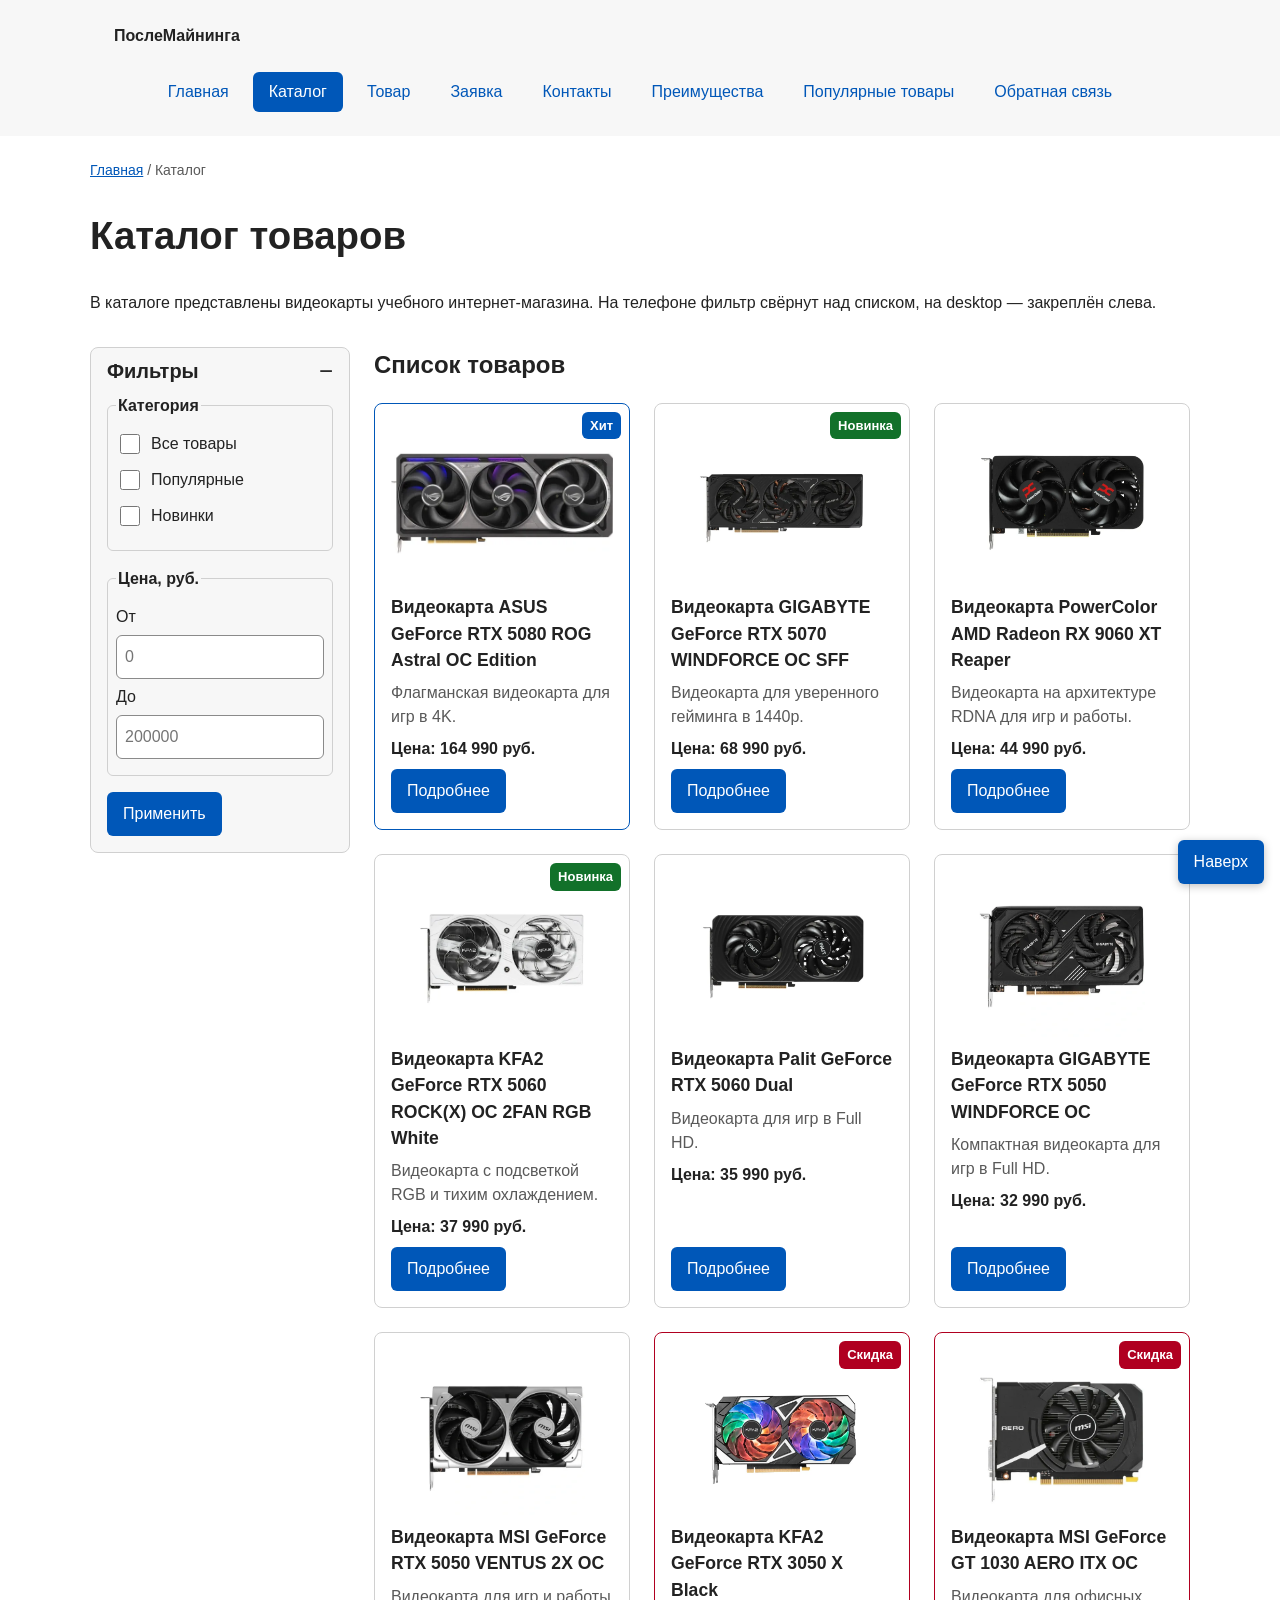
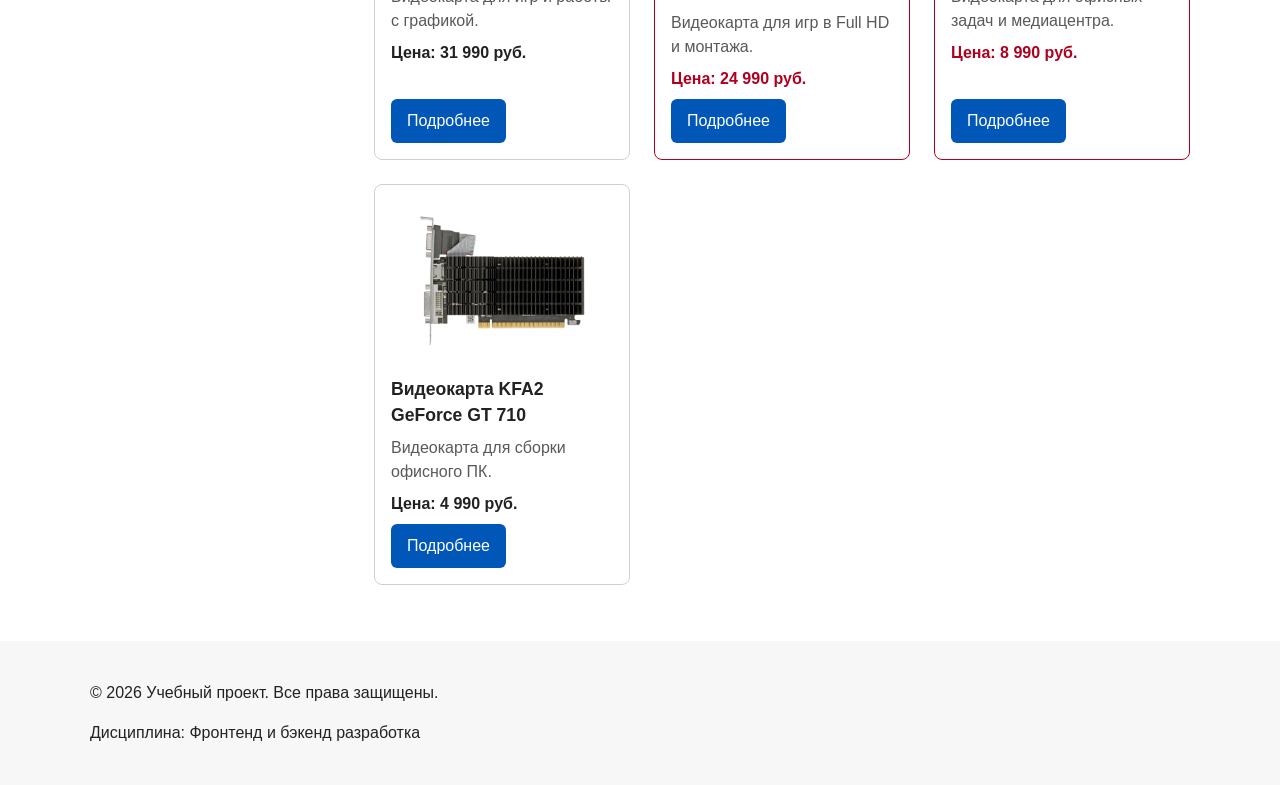
==== commit 4bdd025f: "refactor: удалены лишние комментарии в коде" ====
--- a/catalog.html
+++ b/catalog.html
@@ -2,31 +2,22 @@
 <html lang="ru">
     <head>
         <meta charset="UTF-8">
-        <!-- viewport: ширина страницы = ширине экрана устройства, без начального масштабирования -->
         <meta name="viewport" content="width=device-width, initial-scale=1.0">
         <meta name="description" content="Каталог видеокарт учебного интернет-магазина.">
         <title>Каталог товаров — Учебный интернет-магазин</title>
         <link rel="icon" href="images/favicon.svg" type="image/svg+xml">
-        <!-- responsive.css подключается ПОСЛЕ style.css, чтобы медиазапросы переопределяли базовые стили -->
         <link rel="stylesheet" href="css/style.css">
         <link rel="stylesheet" href="css/responsive.css">
-        <!-- КР3: класс .js включает мобильное меню; без JS меню просто показано списком -->
         <script>document.documentElement.classList.add('js');</script>
         <script src="js/menu.js" defer></script>
     </head>
     <body id="top">
-        <!-- КР3: ссылка пропуска навигации — первый элемент в порядке Tab -->
         <a class="skip-link" href="#main">Перейти к основному содержимому</a>
 
         <header class="site-header">
             <div class="site-header__inner">
                 <a class="site-header__logo" href="index.html">ПослеМайнинга</a>
 
-                <!--
-                    КР3: кнопка мобильного меню. aria-expanded сообщает,
-                    раскрыто ли меню, aria-controls — каким элементом управляет.
-                    Видна только на экранах уже 768px (см. responsive.css).
-                -->
                 <button class="site-nav__toggle" type="button" aria-expanded="false" aria-controls="site-nav">
                     <span class="site-nav__toggle-icon" aria-hidden="true"></span>
                     <span class="site-nav__toggle-text">Меню</span>
@@ -78,12 +69,6 @@
             </section>
 
             <div class="catalog-layout">
-                <!--
-                    КР3: боковой фильтр на <details>/<summary>.
-                    Атрибут open стоит в разметке — без JS фильтр раскрыт.
-                    menu.js сворачивает его на экранах уже 1024px
-                    и держит раскрытым на desktop.
-                -->
                 <details class="catalog-filters" open>
                     <summary class="catalog-filters__summary">
                         <h2 class="catalog-filters__title">Фильтры</h2>
@@ -119,11 +104,6 @@
                         </form>
                     </div>
                 </details>
-                <!--
-                    КР3: сворачиваем фильтр на телефоне/планшете СРАЗУ, до первой отрисовки.
-                    Если делать это в menu.js (defer), страница успевает отрисоваться
-                    с раскрытым фильтром и «прыгает» — Lighthouse показывал CLS 0.28.
-                -->
                 <script>
                     if (!window.matchMedia('(min-width: 1024px)').matches) {
                         document.currentScript.previousElementSibling.open = false;
@@ -133,7 +113,6 @@
                 <section class="catalog-products" aria-labelledby="catalog-list-title">
                     <h2 id="catalog-list-title">Список товаров</h2>
 
-                    <!-- Сетка Grid: 1 колонка → 2 (600px) → 2 рядом с фильтром (1024px) → 3 (1280px) -->
                     <div class="products-grid">
                         <article class="product-card product-card--featured">
                             <img
--- a/css/style.css
+++ b/css/style.css
@@ -6,16 +6,18 @@
   /* Основные цвета проекта */
   --color-bg: #ffffff;
   --color-text: #222222;
-  --color-muted: #666666;
+  --color-muted: #595959;
   --color-primary: #0057b8;
   --color-primary-dark: #003f86;
-  --color-border: #dddddd;
+  --color-border: #d0d0d0;
   --color-surface: #f7f7f7;
   --color-surface-accent: #eef5ff;
   --color-danger: #b00020;
-  --color-success: #168a2f;
+  --color-success: #12712a;
   --color-success-bg: #eefaf0;
   --color-white: #ffffff;
+  --color-hero: #0b2545;
+  --color-focus: #ffbf47;
 
   /* Отступы */
   --space-xs: 4px;
@@ -31,6 +33,7 @@
 
   /* Размеры */
   --container-width: 1100px;
+  --tap-size: 44px;
 }
 
 /* ===============================
@@ -53,6 +56,20 @@
   background-color: var(--color-bg);
 }
 
+h1,
+h2,
+h3,
+p,
+li,
+td,
+th {
+  overflow-wrap: break-word;
+}
+
+h1 {
+  font-size: clamp(1.6rem, 1.2rem + 2vw, 2.4rem);
+  line-height: 1.2;
+}
 
 /* ===============================
    3. Общие элементы интерфейса
@@ -66,16 +83,43 @@
   color: var(--color-primary-dark);
 }
 
-a:focus-visible {
-  outline: 2px solid var(--color-primary);
+:focus-visible {
+  outline: 3px solid var(--color-primary);
   outline-offset: 3px;
 }
 
-
 main {
-  padding: var(--space-lg);
-}
-
+  padding: var(--space-md);
+}
+
+.skip-link {
+  position: absolute;
+  top: var(--space-sm);
+  left: var(--space-sm);
+  z-index: 100;
+  padding: var(--space-sm) var(--space-md);
+  color: var(--color-white);
+  background-color: var(--color-primary-dark);
+  border-radius: var(--radius-sm);
+  transform: translateY(-200%);
+}
+
+.skip-link:focus {
+  color: var(--color-white);
+  transform: translateY(0);
+}
+
+.visually-hidden {
+  position: absolute;
+  width: 1px;
+  height: 1px;
+  margin: -1px;
+  padding: 0;
+  overflow: hidden;
+  clip: rect(0 0 0 0);
+  white-space: nowrap;
+  border: 0;
+}
 
 /* ===============================
    4. Компоненты страницы
@@ -88,7 +132,7 @@
 .site-header__inner {
   max-width: var(--container-width);
   margin: 0 auto;
-  padding: var(--space-lg);
+  padding: var(--space-md);
 }
 
 .site-header__logo {
@@ -103,10 +147,8 @@
 */
 .site-nav__list {
   display: flex;
-  flex-wrap: wrap;
-  justify-content: center;
-  align-items: center;
-  gap: var(--space-md);
+  flex-direction: column;
+  gap: var(--space-xs);
   padding: 0;
   margin: var(--space-md) 0 0;
   list-style: none;
@@ -116,7 +158,9 @@
   Оформляем ссылки меню как кнопки.
 */
 .site-nav__link {
-  display: inline-block;
+  display: flex;
+  align-items: center;
+  min-height: var(--tap-size);
   padding: var(--space-sm) var(--space-md);
   color: var(--color-primary);
   text-decoration: none;
@@ -132,11 +176,6 @@
   background-color: var(--color-primary);
 }
 
-.site-nav__link:focus-visible {
-  outline: 2px solid var(--color-primary);
-  outline-offset: 3px;
-}
-
 /*
   Модификатор активной ссылки — текущий раздел сайта.
 */
@@ -145,18 +184,26 @@
   background-color: var(--color-primary);
 }
 
-
 .site-footer {
-  padding: var(--space-lg);
+  padding: var(--space-md);
   background-color: var(--color-surface);
 }
 
+.site-footer__inner {
+  max-width: var(--container-width);
+  margin: 0 auto;
+}
+
 .button {
-  display: inline-block;
+  display: inline-flex;
+  align-items: center;
+  justify-content: center;
+  min-height: var(--tap-size);
   padding: var(--space-sm) var(--space-md);
   border: none;
   border-radius: var(--radius-sm);
   font: inherit;
+  text-align: center;
   text-decoration: none;
   cursor: pointer;
 }
@@ -167,6 +214,7 @@
 }
 
 .button--primary:hover {
+  color: var(--color-white);
   background-color: var(--color-primary-dark);
 }
 
@@ -181,31 +229,68 @@
   background-color: var(--color-primary);
 }
 
-.button:focus-visible {
-  outline: 2px solid var(--color-primary);
-  outline-offset: 3px;
-}
-
 .button:disabled,
 .button--disabled {
   opacity: 0.6;
   cursor: not-allowed;
 }
+
 .hero {
+  display: grid;
+  gap: var(--space-lg);
   max-width: var(--container-width);
-  min-height: 60vh;
-  color: white;
   margin: 0 auto var(--space-xl);
-  padding: var(--space-xl) var(--space-lg);
+  padding: var(--space-lg) var(--space-md);
+  color: var(--color-white);
+  background-color: var(--color-hero);
+  border-radius: var(--radius-lg);
+}
+
+.hero__title {
+  margin: 0 0 var(--space-md);
+}
+
+.hero__text {
+  margin: 0 0 var(--space-lg);
+}
+
+.hero__actions {
+  display: flex;
+  flex-direction: column;
+  gap: var(--space-sm);
+}
+
+.hero .button--primary {
+  color: var(--color-hero);
+  background-color: var(--color-white);
+}
+
+.hero .button--primary:hover {
   background-color: var(--color-surface-accent);
-  background-image:
-    url("../images/Видеокарта ASUS GeForce RTX 5080 ROG Astral OC Edition.webp");
-  background-repeat: no-repeat;
-  background-position: center;
-  background-size: cover;
-  border-radius: var(--radius-lg);
-  background-color: #fff;
-
+}
+
+.hero .button--secondary {
+  color: var(--color-white);
+  border-color: var(--color-white);
+}
+
+.hero :focus-visible {
+  outline-color: var(--color-focus);
+}
+
+.hero__media {
+  display: block;
+  margin: 0;
+}
+
+.hero__image {
+  display: block;
+  width: 100%;
+  height: auto;
+  max-height: 340px;
+  object-fit: contain;
+  background-color: var(--color-white);
+  border-radius: var(--radius-md);
 }
 
 .section {
@@ -224,6 +309,7 @@
   color: var(--color-primary);
 }
 
+.breadcrumbs__link + .breadcrumbs__link::before,
 .breadcrumbs__current::before {
   content: " / ";
   color: var(--color-muted);
@@ -238,16 +324,27 @@
   margin-top: 0;
 }
 
-/*
-  Каркас страницы каталога на CSS Grid: слева блок фильтров,
-  справа сетка товаров. Расположение областей задаём через
-  grid-template-areas.
-*/
+.advantages-list {
+  display: grid;
+  gap: var(--space-md);
+  padding: 0;
+  margin: 0;
+  list-style: none;
+}
+
+.advantages-list__item {
+  padding: var(--space-md);
+  border-left: 4px solid var(--color-primary);
+  background-color: var(--color-surface);
+  border-radius: var(--radius-sm);
+}
+
 .catalog-layout {
   display: grid;
-  grid-template-columns: 260px 1fr;
+  grid-template-columns: 1fr;
   grid-template-areas:
-    "filters products";
+    "filters"
+    "products";
   gap: var(--space-lg);
   max-width: var(--container-width);
   margin: 0 auto var(--space-xl);
@@ -255,21 +352,51 @@
 
 .catalog-filters {
   grid-area: filters;
-  position: sticky;
-  top: var(--space-md);
   align-self: start;
-  padding: var(--space-md);
   border: 1px solid var(--color-border);
   border-radius: var(--radius-md);
   background-color: var(--color-surface);
 }
 
-.catalog-filters h2 {
-  margin-top: 0;
+.catalog-filters__summary {
+  display: flex;
+  align-items: center;
+  justify-content: space-between;
+  min-height: var(--tap-size);
+  padding: var(--space-sm) var(--space-md);
+  cursor: pointer;
+  list-style: none;
+}
+
+.catalog-filters__summary::-webkit-details-marker {
+  display: none;
+}
+
+.catalog-filters__summary::after {
+  content: "+";
+  font-size: 24px;
+  line-height: 1;
+}
+
+.catalog-filters[open] .catalog-filters__summary::after {
+  content: "−";
+}
+
+.catalog-filters__title {
+  margin: 0;
+  font-size: 1.25rem;
+}
+
+.catalog-filters__body {
+  padding: 0 var(--space-md) var(--space-md);
 }
 
 .catalog-products {
   grid-area: products;
+}
+
+.catalog-products h2 {
+  margin-top: 0;
 }
 
 .filters-form {
@@ -289,24 +416,30 @@
 }
 
 .filters-form label {
-  display: block;
-  margin-bottom: var(--space-sm);
+  display: flex;
+  align-items: center;
+  gap: var(--space-sm);
+  min-height: 36px;
+}
+
+.filters-form input[type="checkbox"] {
+  width: 20px;
+  height: 20px;
 }
 
 .filters-form input[type="number"] {
   width: 100%;
+  min-height: var(--tap-size);
   padding: 6px 8px;
-  border: 1px solid var(--color-border);
+  border: 1px solid #8a8a8a;
   border-radius: var(--radius-sm);
   font: inherit;
-}
-
-/*
-  Сетка карточек товаров на CSS Grid: три колонки равной ширины.
-*/
+  font-size: 16px;
+}
+
 .products-grid {
   display: grid;
-  grid-template-columns: repeat(3, 1fr);
+  grid-template-columns: 1fr;
   gap: var(--space-lg);
 }
 
@@ -319,6 +452,7 @@
   display: flex;
   flex-direction: column;
   gap: var(--space-sm);
+  min-width: 0;
   padding: var(--space-md);
   border: 1px solid var(--color-border);
   border-radius: var(--radius-md);
@@ -349,7 +483,8 @@
   color: var(--color-white);
   background-color: var(--color-primary);
   border-radius: var(--radius-sm);
-  font-size: 12px;
+  font-size: 13px;
+  font-weight: 700;
 }
 
 .product-card__badge--new {
@@ -363,14 +498,16 @@
 .product-card__image {
   display: block;
   width: 100%;
-  height: 180px;
+  height: auto;
+  aspect-ratio: 4 / 3;
   object-fit: contain;
-  background-color: var(--color-surface);
+  background-color: var(--color-white);
   border-radius: var(--radius-sm);
 }
 
 .product-card__title {
   margin: 0;
+  font-size: 1.1rem;
   color: var(--color-text);
 }
 
@@ -390,7 +527,7 @@
 
 .product-card__button {
   margin-top: auto;
-  align-self: flex-start;
+  width: 100%;
 }
 
 /*
@@ -399,27 +536,38 @@
 */
 .scroll-up {
   position: fixed;
-  right: var(--space-lg);
-  bottom: var(--space-lg);
+  right: var(--space-md);
+  bottom: var(--space-md);
   z-index: 50;
+  display: inline-flex;
+  align-items: center;
+  min-height: var(--tap-size);
   padding: var(--space-sm) var(--space-md);
   color: var(--color-white);
   background-color: var(--color-primary);
   text-decoration: none;
   border-radius: var(--radius-sm);
+  box-shadow: 0 2px 8px rgba(0, 0, 0, 0.25);
 }
 
 .scroll-up:hover {
+  color: var(--color-white);
   background-color: var(--color-primary-dark);
 }
 
-/*
-  Двухколоночная раскладка страницы товара.
-*/
 .product-layout {
   display: grid;
-  grid-template-columns: 1fr 1fr;
+  grid-template-columns: 1fr;
   gap: var(--space-lg);
+}
+
+.product-layout > * {
+  min-width: 0;
+}
+
+.product-photo {
+  display: block;
+  margin: 0;
 }
 
 .product-photo__image {
@@ -428,7 +576,7 @@
   aspect-ratio: 4 / 3;
   height: auto;
   object-fit: contain;
-  background-color: var(--color-surface);
+  background-color: var(--color-white);
   border: 1px solid var(--color-border);
   border-radius: var(--radius-md);
 }
@@ -436,6 +584,13 @@
 .product-details__price {
   font-size: 20px;
   font-weight: 700;
+}
+
+.table-wrapper {
+  max-width: 100%;
+  margin-bottom: var(--space-lg);
+  overflow-x: auto;
+  -webkit-overflow-scrolling: touch;
 }
 
 /*
@@ -443,8 +598,6 @@
 */
 .product-table {
   width: 100%;
-  max-width: 480px;
-  margin-bottom: var(--space-lg);
   border-collapse: collapse;
 }
 
@@ -463,6 +616,10 @@
 
 .product-table th {
   background-color: var(--color-surface);
+}
+
+.product-table--compare {
+  min-width: 640px;
 }
 
 .aside-info {
@@ -473,15 +630,44 @@
   background-color: var(--color-surface);
 }
 
-
+.contacts-layout {
+  display: grid;
+  gap: var(--space-lg);
+}
+
+.contacts-layout > * {
+  min-width: 0;
+}
+
+.contacts-list {
+  display: grid;
+  gap: var(--space-sm);
+  padding: 0;
+  margin: 0;
+  list-style: none;
+}
+
+.contacts-list__item {
+  padding: var(--space-md);
+  background-color: var(--color-surface);
+  border-radius: var(--radius-md);
+}
+
+.contacts-list__label {
+  display: block;
+  font-size: 14px;
+  color: var(--color-muted);
+}
 
 /* ===============================
    5. Форма и модальное окно
    =============================== */
 
 .order-dialog {
-  width: min(100% - 32px, 560px);
-  padding: var(--space-lg);
+  width: min(100% - 16px, 560px);
+  max-height: calc(100dvh - 16px);
+  padding: var(--space-md);
+  overflow-y: auto;
   border: none;
   border-radius: var(--radius-lg);
 }
@@ -494,27 +680,53 @@
   margin-top: 0;
 }
 
+.order-form__grid {
+  display: grid;
+  grid-template-columns: 1fr;
+  column-gap: var(--space-lg);
+}
+
 .order-form__field {
+  min-width: 0;
   margin-bottom: var(--space-md);
 }
 
 .order-form__label {
   display: block;
   margin-bottom: var(--space-xs);
+  font-weight: 700;
 }
 
 .order-form__input,
 .order-form__select,
 .order-form__textarea {
   width: 100%;
+  max-width: 100%;
+  min-height: var(--tap-size);
   padding: 10px 12px;
-  border: 1px solid var(--color-border);
+  border: 1px solid #8a8a8a;
   border-radius: var(--radius-sm);
   font: inherit;
-}
-
-.order-form__input[type="checkbox"] {
-  width: auto;
+  font-size: 16px;
+}
+
+.order-form__textarea {
+  resize: vertical;
+}
+
+.order-form__checkbox {
+  display: flex;
+  align-items: flex-start;
+  gap: var(--space-sm);
+  font-weight: 400;
+  cursor: pointer;
+}
+
+.order-form__checkbox input {
+  flex-shrink: 0;
+  width: 22px;
+  height: 22px;
+  margin: 1px 0 0;
 }
 
 .order-form__hint {
@@ -529,21 +741,16 @@
   border-color: var(--color-primary);
 }
 
-.order-form__input:focus-visible,
-.order-form__select:focus-visible,
-.order-form__textarea:focus-visible {
-  outline: 2px solid var(--color-primary);
-  outline-offset: 3px;
-}
-
 .order-form__actions {
   display: flex;
+  flex-direction: column-reverse;
   gap: var(--space-md);
   margin-top: var(--space-lg);
 }
 
 [aria-invalid="true"] {
   border-color: var(--color-danger);
+  border-width: 2px;
 }
 
 /* ===============================
@@ -557,7 +764,7 @@
   gap: var(--space-md);
   max-width: 640px;
   margin: 0 auto;
-  padding: var(--space-xl);
+  padding: var(--space-lg) var(--space-md);
   text-align: center;
   background-color: var(--color-success-bg);
   border: 1px solid var(--color-success);
@@ -593,62 +800,3 @@
   margin-top: var(--space-sm);
 }
 
-/* ===============================
-   7. Адаптивность
-   =============================== */
-
-@media (max-width: 900px) {
-  .catalog-layout {
-    grid-template-columns: 1fr;
-    grid-template-areas:
-      "filters"
-      "products";
-  }
-
-  .catalog-filters {
-    position: static;
-  }
-
-  .products-grid {
-    grid-template-columns: repeat(2, 1fr);
-  }
-
-  .product-layout {
-    grid-template-columns: 1fr;
-  }
-
-  .product-table {
-    max-width: 100%;
-  }
-}
-
-@media (max-width: 600px) {
-  main {
-    padding: var(--space-md);
-  }
-
-  .site-header__inner,
-  .site-footer {
-    padding: var(--space-md);
-  }
-
-  .hero {
-    padding: var(--space-lg) var(--space-md);
-  }
-
-  .site-nav__list {
-    gap: var(--space-xs);
-  }
-
-  .site-nav__link {
-    padding: var(--space-xs) var(--space-sm);
-  }
-
-  .products-grid {
-    grid-template-columns: 1fr;
-  }
-
-  .order-dialog {
-    width: min(100% - 16px, 560px);
-  }
-}
--- a/css/responsive.css
+++ b/css/responsive.css
@@ -0,0 +1,375 @@
+img,
+video {
+  max-width: 100%;
+  height: auto;
+}
+
+html,
+body {
+  overflow-x: clip;
+}
+
+.site-header__inner {
+  display: flex;
+  flex-wrap: wrap;
+  align-items: center;
+  justify-content: space-between;
+  gap: var(--space-sm);
+}
+
+.site-nav {
+  flex-basis: 100%;
+}
+
+.site-nav__toggle {
+  display: none;
+}
+
+.js .site-nav__toggle {
+  display: inline-flex;
+  align-items: center;
+  gap: var(--space-sm);
+  min-height: var(--tap-size);
+  padding: var(--space-sm) var(--space-md);
+  color: var(--color-primary);
+  background-color: var(--color-white);
+  border: 1px solid var(--color-primary);
+  border-radius: var(--radius-sm);
+  font: inherit;
+  cursor: pointer;
+}
+
+.site-nav__toggle-icon,
+.site-nav__toggle-icon::before,
+.site-nav__toggle-icon::after {
+  display: block;
+  width: 20px;
+  height: 2px;
+  background-color: currentColor;
+  transition: transform 0.2s ease;
+}
+
+.site-nav__toggle-icon {
+  position: relative;
+}
+
+.site-nav__toggle-icon::before,
+.site-nav__toggle-icon::after {
+  content: "";
+  position: absolute;
+  left: 0;
+}
+
+.site-nav__toggle-icon::before {
+  top: -6px;
+}
+
+.site-nav__toggle-icon::after {
+  top: 6px;
+}
+
+.site-nav__toggle[aria-expanded="true"] .site-nav__toggle-icon {
+  background-color: transparent;
+}
+
+.site-nav__toggle[aria-expanded="true"] .site-nav__toggle-icon::before {
+  transform: translateY(6px) rotate(45deg);
+}
+
+.site-nav__toggle[aria-expanded="true"] .site-nav__toggle-icon::after {
+  transform: translateY(-6px) rotate(-45deg);
+}
+
+.js .site-nav__list {
+  display: none;
+}
+
+.js .site-nav--open .site-nav__list {
+  display: flex;
+}
+
+.product-table--compare {
+  min-width: 0;
+}
+
+.product-table--compare thead {
+
+  position: absolute;
+  width: 1px;
+  height: 1px;
+  overflow: hidden;
+  clip: rect(0 0 0 0);
+}
+
+.product-table--compare tbody,
+.product-table--compare tr,
+.product-table--compare th,
+.product-table--compare td {
+  display: block;
+}
+
+.product-table--compare tr {
+  margin-bottom: var(--space-md);
+  border: 1px solid var(--color-border);
+  border-radius: var(--radius-md);
+  overflow: hidden;
+}
+
+.product-table--compare tbody th {
+  background-color: var(--color-surface-accent);
+  border: none;
+}
+
+.product-table--compare td {
+  display: flex;
+  justify-content: space-between;
+  gap: var(--space-md);
+  border: none;
+  border-top: 1px solid var(--color-border);
+  text-align: right;
+}
+
+.product-table--compare td::before {
+  content: attr(data-label);
+  font-weight: 700;
+  text-align: left;
+}
+
+.product-table--compare .product-table__row--current th {
+  color: var(--color-white);
+  background-color: var(--color-primary);
+}
+
+.product-table--compare .product-table__row--current th a {
+  color: var(--color-white);
+}
+
+@media (min-width: 480px) {
+
+  .hero__actions {
+    flex-direction: row;
+    flex-wrap: wrap;
+  }
+
+  .order-form__actions {
+    flex-direction: row;
+    flex-wrap: wrap;
+  }
+
+  .order-form__actions .button {
+    flex: 1 1 auto;
+  }
+}
+
+@media (min-width: 600px) {
+
+  .products-grid {
+    grid-template-columns: repeat(2, 1fr);
+  }
+
+  .product-card__button {
+    width: auto;
+    align-self: flex-start;
+  }
+
+  .advantages-list {
+    grid-template-columns: repeat(2, 1fr);
+  }
+
+  .order-form__grid {
+    grid-template-columns: repeat(2, 1fr);
+  }
+
+  .order-form__field--wide {
+    grid-column: 1 / -1;
+  }
+
+  .filters-form {
+    grid-template-columns: repeat(2, 1fr);
+    align-items: start;
+  }
+
+  .filters-form .button {
+    grid-column: 1 / -1;
+    justify-self: start;
+  }
+
+  .product-table--compare {
+    min-width: 640px;
+  }
+
+  .product-table--compare thead {
+    position: static;
+    width: auto;
+    height: auto;
+    overflow: visible;
+    clip: auto;
+  }
+
+  .product-table--compare thead {
+    display: table-header-group;
+  }
+
+  .product-table--compare tbody {
+    display: table-row-group;
+  }
+
+  .product-table--compare tr {
+    display: table-row;
+    margin: 0;
+    border: none;
+  }
+
+  .product-table--compare th,
+  .product-table--compare td {
+    display: table-cell;
+    border: 1px solid var(--color-border);
+    text-align: left;
+  }
+
+  .product-table--compare td::before {
+    content: none;
+  }
+
+  .product-table--compare tbody th {
+    background-color: var(--color-surface);
+  }
+
+  .product-table--compare .product-table__row--current th {
+    background-color: var(--color-primary);
+  }
+
+  .success {
+    padding: var(--space-xl);
+  }
+}
+
+@media (min-width: 768px) {
+  main {
+    padding: var(--space-lg);
+  }
+
+  .site-header__inner,
+  .site-footer {
+    padding: var(--space-lg);
+  }
+
+  .js .site-nav__toggle {
+    display: none;
+  }
+
+  .site-nav__list,
+  .js .site-nav__list {
+    display: flex;
+    flex-direction: row;
+    flex-wrap: wrap;
+    justify-content: center;
+    gap: var(--space-sm);
+  }
+
+  .site-nav__link {
+    min-height: 40px;
+    padding: var(--space-sm) var(--space-md);
+  }
+
+  .hero {
+    padding: var(--space-xl);
+  }
+
+  .product-layout {
+    grid-template-columns: 1fr 1fr;
+    align-items: start;
+  }
+
+  .contacts-layout {
+    grid-template-columns: 1fr 1.4fr;
+    align-items: start;
+  }
+
+  .order-dialog {
+    padding: var(--space-lg);
+  }
+
+  .advantages-list {
+    grid-template-columns: repeat(4, 1fr);
+  }
+}
+
+@media (min-width: 1024px) {
+
+  .hero {
+    grid-template-columns: 1fr 1fr;
+    align-items: center;
+    min-height: 360px;
+  }
+
+  .products-grid {
+    grid-template-columns: repeat(3, 1fr);
+  }
+
+  .catalog-layout {
+    grid-template-columns: 260px 1fr;
+    grid-template-areas: "filters products";
+  }
+
+  .catalog-filters {
+    position: sticky;
+    top: var(--space-md);
+  }
+
+  .catalog-filters__summary {
+    cursor: default;
+  }
+
+  .catalog-filters__summary::after {
+    content: none;
+  }
+
+  .filters-form {
+    grid-template-columns: 1fr;
+  }
+
+  .catalog-products .products-grid {
+    grid-template-columns: repeat(2, 1fr);
+  }
+}
+
+@media (min-width: 1280px) {
+  .catalog-products .products-grid {
+    grid-template-columns: repeat(3, 1fr);
+  }
+}
+
+@media (min-width: 1440px) {
+
+  :root {
+    --container-width: 1280px;
+  }
+
+  .site-nav {
+    flex-basis: auto;
+  }
+
+  .site-nav__list,
+  .js .site-nav__list {
+    margin-top: 0;
+    justify-content: flex-end;
+  }
+
+  .products-grid {
+    gap: var(--space-xl);
+  }
+}
+
+@media (prefers-reduced-motion: reduce) {
+  html {
+    scroll-behavior: auto;
+  }
+
+  *,
+  *::before,
+  *::after {
+    transition: none !important;
+    animation: none !important;
+  }
+}
